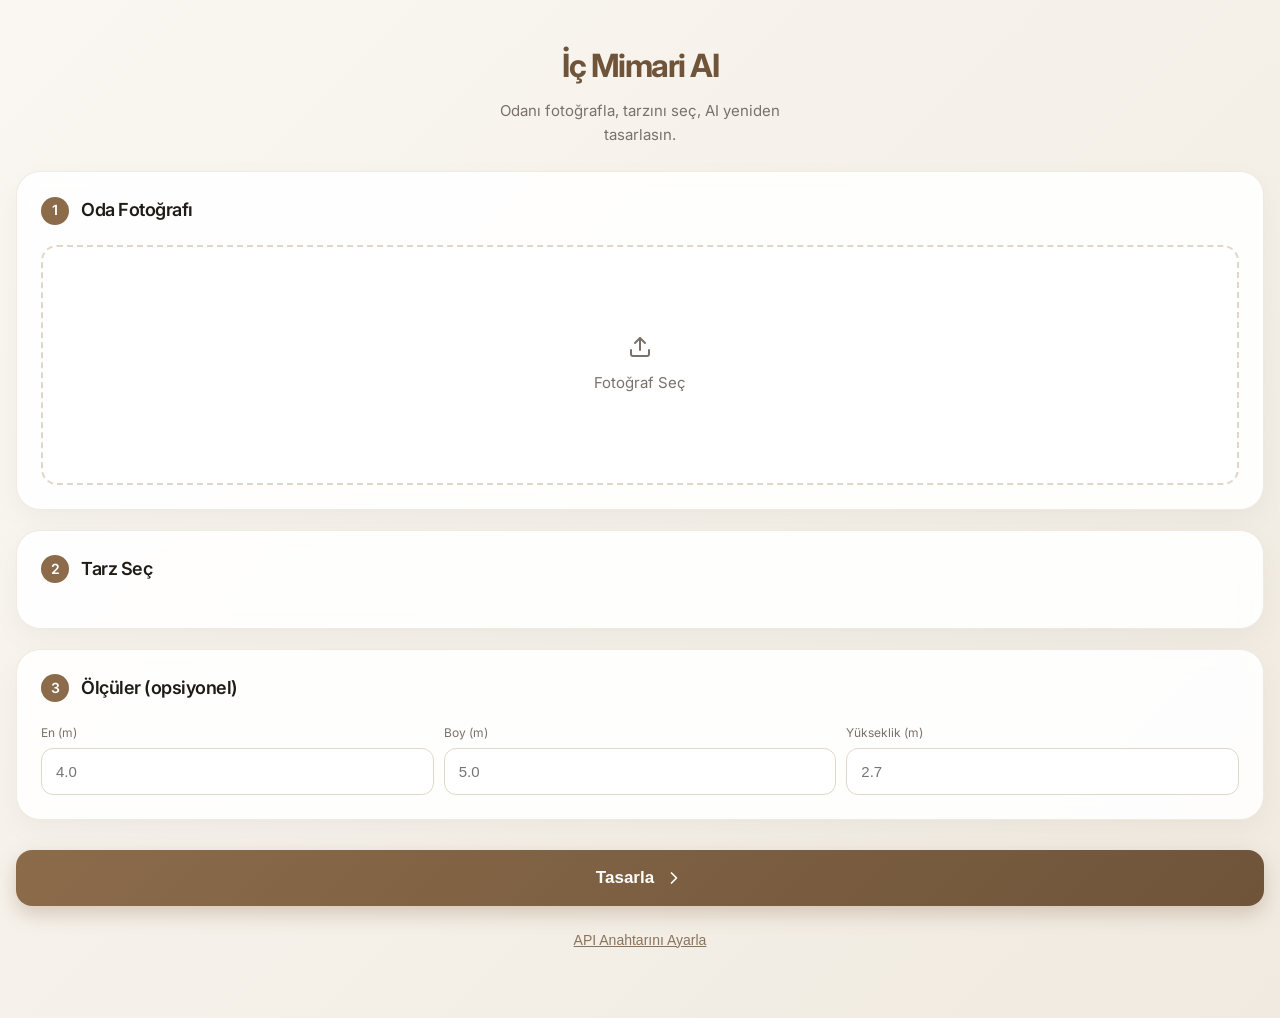
==== index.html @ 1d40fd02 "Create index.html" ====
<!DOCTYPE html>
<html lang="tr">
<head>
<meta charset="UTF-8" />
<meta name="viewport" content="width=device-width, initial-scale=1, viewport-fit=cover, user-scalable=no" />
<meta name="theme-color" content="#8B6B4A" />
<title>İç Mimari AI — Odana Hayat Ver</title>
<link rel="manifest" href="manifest.json" />
<link rel="icon" href="icons/icon.svg" type="image/svg+xml" />
<link rel="apple-touch-icon" href="icons/icon-192.png" />
<!-- Modern Yazı Tipi: Inter -->
<link href="https://fonts.googleapis.com/css2?family=Inter:wght@400;500;600;700&display=swap" rel="stylesheet">
<link rel="stylesheet" href="style.css" />
</head>
<body>
  <!-- İçerik aynı kalıyor, JavaScript ID'leri değişmedi -->
  <header class="topbar">
    <h1>İç Mimari AI</h1>
    <p class="subtitle">Odanı fotoğrafla, tarzını seç, AI yeniden tasarlasın.</p>
  </header>

  <main>
    <section class="card">
      <div class="card-header">
        <span class="step-num">1</span>
        <h2>Oda Fotoğrafı</h2>
      </div>
      <label for="fileInput" class="upload-box" id="uploadBox">
        <div id="uploadHint" class="upload-hint">
          <svg width="24" height="24" viewBox="0 0 24 24" fill="none" stroke="currentColor" stroke-width="2" stroke-linecap="round" stroke-linejoin="round"><path d="M21 15v4a2 2 0 0 1-2 2H5a2 2 0 0 1-2-2v-4"></path><polyline points="17 8 12 3 7 8"></polyline><line x1="12" y1="3" x2="12" y2="15"></line></svg>
          <span>Fotoğraf Seç</span>
        </div>
        <img id="preview" alt="önizleme" hidden />
      </label>
      <input id="fileInput" type="file" accept="image/*" capture="environment" hidden />
    </section>

    <section class="card">
       <div class="card-header">
        <span class="step-num">2</span>
        <h2>Tarz Seç</h2>
      </div>
      <div id="styleGrid" class="style-grid"></div>
    </section>

    <section class="card">
       <div class="card-header">
        <span class="step-num">3</span>
        <h2>Ölçüler (opsiyonel)</h2>
      </div>
      <div class="measure-grid">
        <label>En (m)<input id="mWidth" type="number" step="0.1" min="1" placeholder="4.0"></label>
        <label>Boy (m)<input id="mLength" type="number" step="0.1" min="1" placeholder="5.0"></label>
        <label>Yükseklik (m)<input id="mHeight" type="number" step="0.1" min="2" placeholder="2.7"></label>
      </div>
    </section>

    <section class="action-section">
      <button id="generateBtn" class="primary btn-glow">
        <span>Tasarla</span>
        <svg width="20" height="20" viewBox="0 0 24 24" fill="none" stroke="currentColor" stroke-width="2" stroke-linecap="round" stroke-linejoin="round"><polyline points="9 18 15 12 9 6"></polyline></svg>
      </button>
      <button id="apiKeyBtn" class="ghost">API Anahtarını Ayarla</button>
    </section>

    <section id="resultSection" class="card result-card" hidden>
      <div class="card-header">
        <h2 id="resultTitle">Sonuç</h2>
      </div>
      <div id="loader" class="loader" hidden></div>
      <p id="errorText" class="error" hidden></p>
      <img id="resultImage" alt="AI sonucu" hidden />
      <a id="downloadLink" class="download-btn" download="tasarim.jpg" hidden>
        <svg width="18" height="18" viewBox="0 0 24 24" fill="none" stroke="currentColor" stroke-width="2" stroke-linecap="round" stroke-linejoin="round"><path d="M21 15v4a2 2 0 0 1-2 2H5a2 2 0 0 1-2-2v-4"></path><polyline points="7 10 12 15 17 10"></polyline><line x1="12" y1="15" x2="12" y2="3"></line></svg>
        İndir
      </a>
    </section>
  </main>

  <dialog id="apiDialog">
    <form method="dialog">
      <h3>API Anahtarı</h3>
      <input id="apiInput" type="text" placeholder="r8_..." autocomplete="off" />
      <menu>
        <button value="cancel" class="ghost-small">İptal</button>
        <button value="save" class="primary-small" id="apiSaveBtn">Kaydet</button>
      </menu>
    </form>
  </dialog>

  <script src="styles-catalog.js"></script>
  <script src="replicate.js"></script>
  <script src="app.js"></script>
</body>
</html>
---- style.css ----
:root {
  /* Renk Paleti: Minimalist Lüks */
  --bg-top: #FAF7F2;
  --bg-bottom: #F0EAE0;
  --card-bg: rgba(255, 255, 255, 0.9);
  --text-main: #1F1B16;
  --text-muted: #7A7269;
  --accent: #8B6B4A;
  --accent-light: #A38565;
  --accent-dark: #6F543A;
  --border: rgba(229, 220, 207, 0.6);
  --danger: #D32F2F;
  --shadow-card: 0 10px 30px rgba(0, 0, 0, 0.04), 0 1px 4px rgba(0, 0, 0, 0.02);
  --shadow-active: 0 15px 40px rgba(139, 107, 74, 0.15);
  --ease: cubic-bezier(0.23, 1, 0.32, 1);
}

* { box-sizing: border-box; -webkit-tap-highlight-color: transparent; outline: none; }

html, body {
  margin: 0; padding: 0;
  min-height: 100vh;
  /* Akıcı Arka Plan Gradient */
  background: linear-gradient(135deg, var(--bg-top) 0%, var(--bg-bottom) 100%);
  color: var(--text-main);
  font-family: 'Inter', -apple-system, sans-serif;
  font-size: 16px;
  line-height: 1.6;
  overscroll-behavior: none; /* Mobile scroll pürüzsüzlüğü */
}

/* --- Topbar & Header --- */
.topbar {
  padding: 40px 24px 16px;
  text-align: center;
}
.topbar h1 {
  margin: 0;
  font-size: 32px;
  font-weight: 700;
  letter-spacing: -1.5px;
  color: var(--accent-dark);
}
.subtitle {
  margin: 8px 0 0;
  color: var(--text-muted);
  font-size: 15px;
  max-width: 300px;
  margin-left: auto;
  margin-right: auto;
}

/* --- Main Layout --- */
main {
  padding: 8px 16px 60px;
  display: grid;
  gap: 20px;
}

/* --- Card Styles (Glassmorphism & Soft Shadows) --- */
.card {
  background: var(--card-bg);
  border: 1px solid var(--border);
  border-radius: 24px;
  padding: 24px;
  box-shadow: var(--shadow-card);
  backdrop-filter: blur(10px); /* Cam efekti */
  transition: transform 0.3s var(--ease), box-shadow 0.3s var(--ease);
}
.card:active {
  transform: translateY(-2px);
  box-shadow: var(--shadow-active);
}

.card-header {
  display: flex;
  align-items: center;
  gap: 12px;
  margin-bottom: 20px;
}
.step-num {
  background: var(--accent);
  color: #FFF;
  width: 28px;
  height: 28px;
  border-radius: 50%;
  display: flex;
  align-items: center;
  justify-content: center;
  font-size: 14px;
  font-weight: 600;
}
.card h2 {
  margin: 0;
  font-size: 18px;
  color: var(--text-main);
  font-weight: 600;
  letter-spacing: -0.5px;
}

/* --- Step 1: Upload Box (Premium Dashed) --- */
.upload-box {
  display: flex;
  align-items: center;
  justify-content: center;
  min-height: 240px;
  background: #FFF;
  border: 2px dashed #E0D7C8;
  border-radius: 16px;
  color: var(--text-muted);
  cursor: pointer;
  transition: all 0.3s var(--ease);
  position: relative;
  overflow: hidden;
}
.upload-box:hover, .upload-box:active {
  border-color: var(--accent);
  background-color: rgba(139, 107, 74, 0.03);
}
.upload-hint {
  display: flex;
  flex-direction: column;
  align-items: center;
  gap: 12px;
  font-size: 15px;
}
.upload-box img {
  width: 100%;
  height: 100%;
  object-fit: cover;
  position: absolute;
  top: 0; left: 0;
  border-radius: 14px;
}

/* --- Step 2: Style Grid (Modern Chips) --- */
.style-grid {
  display: grid;
  grid-template-columns: repeat(auto-fill, minmax(120px, 1fr));
  gap: 10px;
}
.style-chip {
  border: 1px solid #E5DCCF;
  background: #FFF;
  color: var(--text-main);
  border-radius: 50px; /* Tam yuvarlak */
  padding: 14px 10px;
  font-size: 14px;
  font-weight: 500;
  cursor: pointer;
  transition: all 0.2s var(--ease);
  text-align: center;
}
.style-chip:active { transform: scale(0.96); }
.style-chip.selected {
  background: var(--accent);
  color: #FFF;
  border-color: var(--accent);
  box-shadow: 0 4px 12px rgba(139, 107, 74, 0.25);
  font-weight: 600;
}

/* --- Step 3: Measure Grid (Minimal Inputs) --- */
.measure-grid {
  display: grid;
  grid-template-columns: repeat(3, 1fr);
  gap: 10px;
}
.measure-grid label {
  font-size: 12px;
  color: var(--text-muted);
  display: flex;
  flex-direction: column;
  gap: 6px;
}
.measure-grid input {
  padding: 14px;
  border: 1px solid #E0D7C8;
  border-radius: 12px;
  font-size: 15px;
  font-weight: 500;
  background: #FFF;
  width: 100%;
  transition: border-color 0.2s;
}
.measure-grid input:focus {
  border-color: var(--accent);
  box-shadow: 0 0 0 3px rgba(139, 107, 74, 0.1);
}

/* --- Action Section & Buttons (Gradient Glow) --- */
.action-section {
  display: grid;
  gap: 12px;
  margin-top: 10px;
}
button.primary {
  display: flex;
  align-items: center;
  justify-content: center;
  gap: 10px;
  width: 100%;
  padding: 18px;
  font-size: 17px;
  font-weight: 700;
  border-radius: 16px;
  border: none;
  cursor: pointer;
  background: linear-gradient(135deg, var(--accent) 0%, var(--accent-dark) 100%);
  color: #FFF;
  box-shadow: 0 8px 20px rgba(139, 107, 74, 0.3);
  transition: all 0.3s var(--ease);
}
button.primary:active {
  transform: translateY(1px);
  box-shadow: 0 4px 10px rgba(139, 107, 74, 0.2);
}
button.primary:disabled {
  opacity: 0.6;
  background: var(--text-muted);
  box-shadow: none;
}
/* Parlama efekti */
.btn-glow {
  position: relative;
  overflow: hidden;
}
.btn-glow::after {
  content: '';
  position: absolute;
  top: -50%; left: -50%;
  width: 200%; height: 200%;
  background: radial-gradient(circle, rgba(255,255,255,0.3) 0%, rgba(255,255,255,0) 70%);
  transform: scale(0);
  transition: transform 0.6s var(--ease);
  opacity: 0;
}
.btn-glow:active::after {
  transform: scale(1);
  opacity: 1;
  transition: 0s;
}

button.ghost {
  background: transparent;
  color: var(--accent-dark);
  border: none;
  font-size: 14px;
  font-weight: 500;
  padding: 10px;
  margin-top: 4px;
  cursor: pointer;
  text-decoration: underline;
  opacity: 0.8;
}

/* --- Result Section --- */
.result-card {
  border: 2px solid var(--accent);
  animation: slideIn 0.5s var(--ease);
}
@keyframes slideIn { from { opacity: 0; transform: translateY(20px); } to { opacity: 1; transform: translateY(0); } }

.loader {
  width: 40px; height: 40px;
  border: 4px solid #F0EAE0;
  border-top-color: var(--accent);
  border-radius: 50%;
  margin: 30px auto;
  animation: spin 0.8s linear infinite;
}
@keyframes spin { to { transform: rotate(360deg); } }

.error { color: var(--danger); font-size: 14px; text-align: center; background: rgba(211,47,47,0.05); padding: 10px; border-radius: 8px; }

#resultImage { width: 100%; border-radius: 16px; margin-top: 10px; box-shadow: 0 4px 15px rgba(0,0,0,0.1); }

.download-btn {
  display: flex;
  align-items: center;
  justify-content: center;
  gap: 8px;
  width: 100%;
  padding: 14px;
  margin-top: 16px;
  font-weight: 600;
  font-size: 15px;
  border-radius: 12px;
  border: 2px solid var(--accent);
  color: var(--accent-dark);
  text-decoration: none;
  transition: all 0.2s;
}
.download-btn:active { background: rgba(139, 107, 74, 0.05); }

/* --- Dialog (API Key Modal) --- */
dialog {
  border: none;
  border-radius: 24px;
  padding: 24px;
  max-width: 90vw;
  width: 320px;
  background: #FFF;
  box-shadow: 0 20px 50px rgba(0,0,0,0.2);
  animation: popIn 0.3s var(--ease);
}
@keyframes popIn { from { transform: scale(0.9); opacity: 0; } to { transform: scale(1); opacity: 1; } }

dialog::backdrop { background: rgba(0,0,0,0.5); backdrop-filter: blur(4px); }
dialog h3 { margin: 0 0 16px; font-size: 18px; color: var(--accent-dark); }
dialog input {
  width: 100%;
  padding: 14px;
  font-size: 14px;
  border: 1px solid #E0D7C8;
  border-radius: 12px;
  margin-bottom: 20px;
  font-family: monospace; /* API Key için */
}
dialog menu {
  display: flex; gap: 10px; padding: 0; margin: 0; justify-content: flex-end;
}
dialog menu button { width: auto; padding: 10px 18px; border-radius: 10px; font-size: 14px; font-weight: 600; border: none; cursor: pointer; }
button.primary-small { background: var(--accent); color: #FFF; }
button.ghost-small { background: transparent; color: var(--text-muted); border: 1px solid #E0D7C8; }
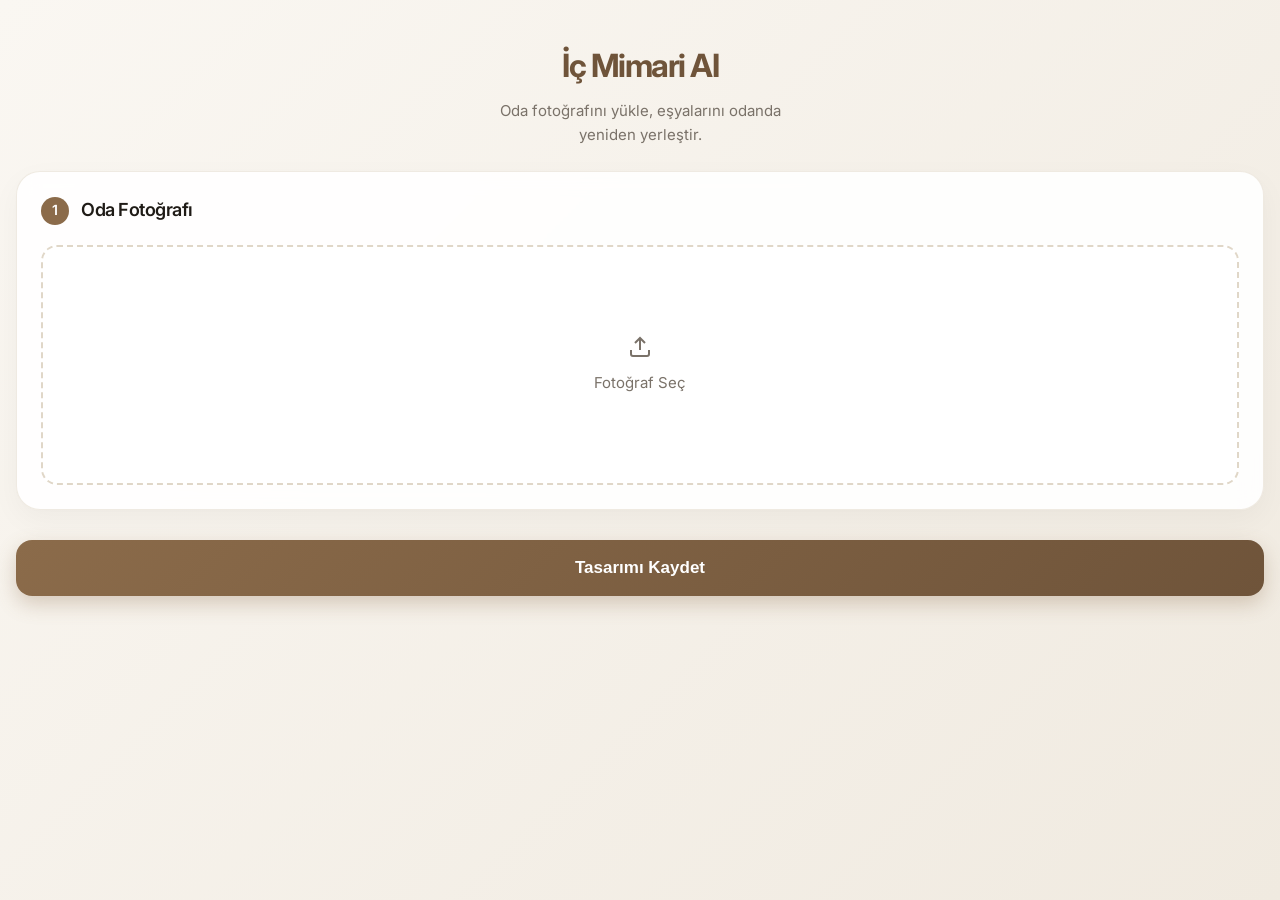
==== commit 391c94a3: "Update index.html" ====
--- a/index.html
+++ b/index.html
@@ -4,19 +4,17 @@
 <meta charset="UTF-8" />
 <meta name="viewport" content="width=device-width, initial-scale=1, viewport-fit=cover, user-scalable=no" />
 <meta name="theme-color" content="#8B6B4A" />
-<title>İç Mimari AI — Odana Hayat Ver</title>
+<title>İç Mimari AI — Yerleşim Tasarımı</title>
 <link rel="manifest" href="manifest.json" />
-<link rel="icon" href="icons/icon.svg" type="image/svg+xml" />
+<link rel="icon" href="icons/icon-192.png" type="image/png" />
 <link rel="apple-touch-icon" href="icons/icon-192.png" />
-<!-- Modern Yazı Tipi: Inter -->
 <link href="https://fonts.googleapis.com/css2?family=Inter:wght@400;500;600;700&display=swap" rel="stylesheet">
 <link rel="stylesheet" href="style.css" />
 </head>
 <body>
-  <!-- İçerik aynı kalıyor, JavaScript ID'leri değişmedi -->
   <header class="topbar">
     <h1>İç Mimari AI</h1>
-    <p class="subtitle">Odanı fotoğrafla, tarzını seç, AI yeniden tasarlasın.</p>
+    <p class="subtitle">Oda fotoğrafını yükle, eşyalarını odanda yeniden yerleştir.</p>
   </header>
 
   <main>
@@ -27,69 +25,44 @@
       </div>
       <label for="fileInput" class="upload-box" id="uploadBox">
         <div id="uploadHint" class="upload-hint">
-          <svg width="24" height="24" viewBox="0 0 24 24" fill="none" stroke="currentColor" stroke-width="2" stroke-linecap="round" stroke-linejoin="round"><path d="M21 15v4a2 2 0 0 1-2 2H5a2 2 0 0 1-2-2v-4"></path><polyline points="17 8 12 3 7 8"></polyline><line x1="12" y1="3" x2="12" y2="15"></line></svg>
+          <svg width="24" height="24" viewBox="0 0 24 24" fill="none" stroke="currentColor" stroke-width="2"><path d="M21 15v4a2 2 0 0 1-2 2H5a2 2 0 0 1-2-2v-4"></path><polyline points="17 8 12 3 7 8"></polyline><line x1="12" y1="3" x2="12" y2="15"></line></svg>
           <span>Fotoğraf Seç</span>
         </div>
-        <img id="preview" alt="önizleme" hidden />
       </label>
       <input id="fileInput" type="file" accept="image/*" capture="environment" hidden />
     </section>
 
-    <section class="card">
-       <div class="card-header">
+    <!-- İnteraktif Tasarım Tuvali -->
+    <section class="card canvas-card" id="canvasSection" hidden>
+      <div class="card-header">
         <span class="step-num">2</span>
-        <h2>Tarz Seç</h2>
+        <h2>Yerleşim & Düzenleme</h2>
       </div>
-      <div id="styleGrid" class="style-grid"></div>
-    </section>
+      <p class="hint">Eşyayı seçmek için üzerine dokun, parmağınla sürükleyerek yerini değiştir.</p>
+      
+      <div class="canvas-wrapper">
+        <canvas id="roomCanvas"></canvas>
+      </div>
 
-    <section class="card">
-       <div class="card-header">
-        <span class="step-num">3</span>
-        <h2>Ölçüler (opsiyonel)</h2>
-      </div>
-      <div class="measure-grid">
-        <label>En (m)<input id="mWidth" type="number" step="0.1" min="1" placeholder="4.0"></label>
-        <label>Boy (m)<input id="mLength" type="number" step="0.1" min="1" placeholder="5.0"></label>
-        <label>Yükseklik (m)<input id="mHeight" type="number" step="0.1" min="2" placeholder="2.7"></label>
+      <div class="controls-grid">
+        <button id="addFurnitureBtn" class="secondary-btn">➕ Eşya Ekle / Kes</button>
+        <button id="autoLayoutBtn" class="secondary-btn">✨ Akıllı Yerleştir</button>
+        <button id="clearBtn" class="ghost-btn">Temizle</button>
       </div>
     </section>
 
-    <section class="action-section">
-      <button id="generateBtn" class="primary btn-glow">
-        <span>Tasarla</span>
-        <svg width="20" height="20" viewBox="0 0 24 24" fill="none" stroke="currentColor" stroke-width="2" stroke-linecap="round" stroke-linejoin="round"><polyline points="9 18 15 12 9 6"></polyline></svg>
+    <section class="action-section" id="actionSection" hidden>
+      <button id="downloadCanvasBtn" class="primary btn-glow">
+        <span>Tasarımı Kaydet</span>
       </button>
-      <button id="apiKeyBtn" class="ghost">API Anahtarını Ayarla</button>
-    </section>
-
-    <section id="resultSection" class="card result-card" hidden>
-      <div class="card-header">
-        <h2 id="resultTitle">Sonuç</h2>
-      </div>
-      <div id="loader" class="loader" hidden></div>
-      <p id="errorText" class="error" hidden></p>
-      <img id="resultImage" alt="AI sonucu" hidden />
-      <a id="downloadLink" class="download-btn" download="tasarim.jpg" hidden>
-        <svg width="18" height="18" viewBox="0 0 24 24" fill="none" stroke="currentColor" stroke-width="2" stroke-linecap="round" stroke-linejoin="round"><path d="M21 15v4a2 2 0 0 1-2 2H5a2 2 0 0 1-2-2v-4"></path><polyline points="7 10 12 15 17 10"></polyline><line x1="12" y1="15" x2="12" y2="3"></line></svg>
-        İndir
-      </a>
     </section>
   </main>
 
-  <dialog id="apiDialog">
-    <form method="dialog">
-      <h3>API Anahtarı</h3>
-      <input id="apiInput" type="text" placeholder="r8_..." autocomplete="off" />
-      <menu>
-        <button value="cancel" class="ghost-small">İptal</button>
-        <button value="save" class="primary-small" id="apiSaveBtn">Kaydet</button>
-      </menu>
-    </form>
-  </dialog>
-
-  <script src="styles-catalog.js"></script>
-  <script src="replicate.js"></script>
   <script src="app.js"></script>
+  <script>
+    if ('serviceWorker' in navigator) {
+      navigator.serviceWorker.register('service-worker.js');
+    }
+  </script>
 </body>
 </html>
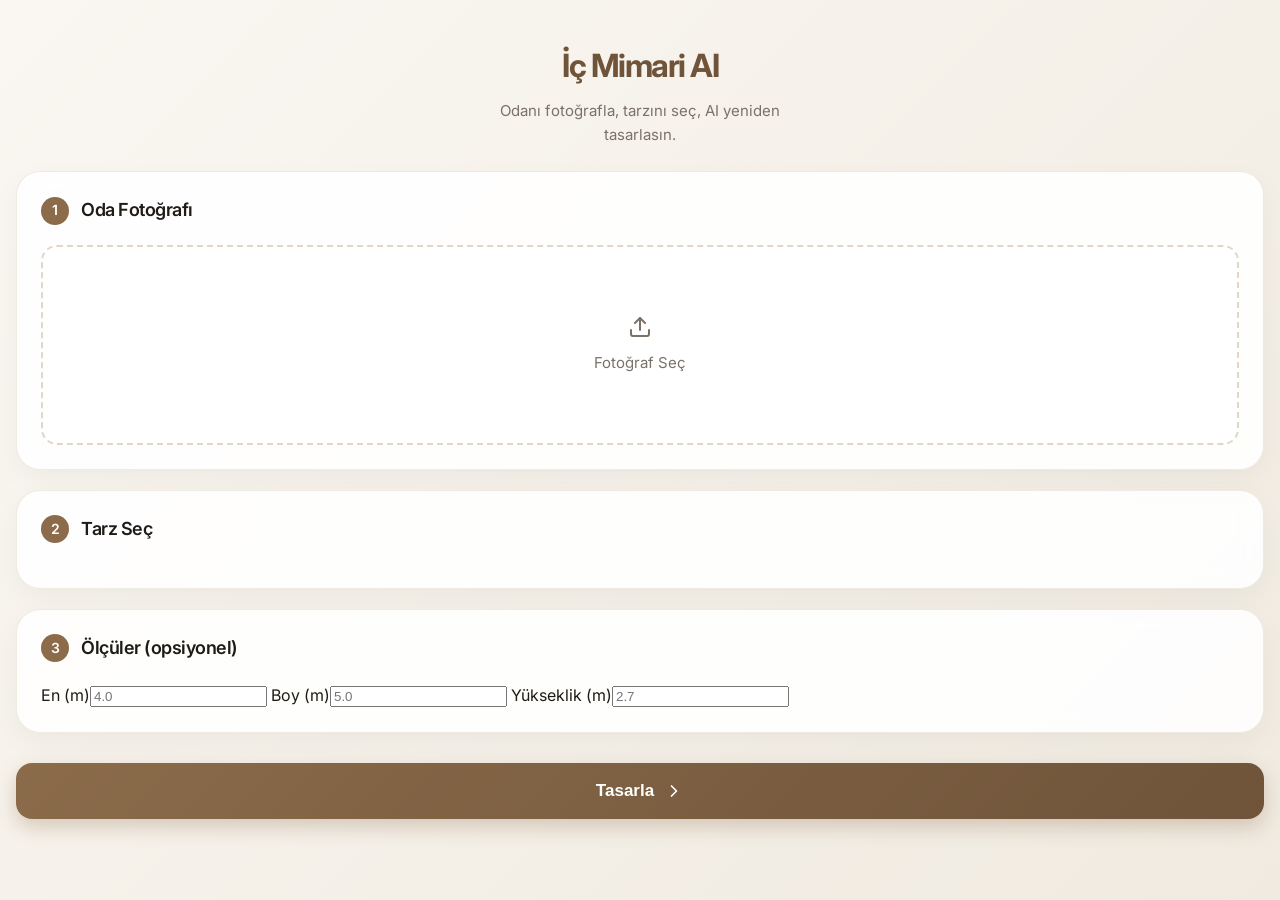
==== commit 56616819: "Update index.html" ====
--- a/index.html
+++ b/index.html
@@ -4,9 +4,9 @@
 <meta charset="UTF-8" />
 <meta name="viewport" content="width=device-width, initial-scale=1, viewport-fit=cover, user-scalable=no" />
 <meta name="theme-color" content="#8B6B4A" />
-<title>İç Mimari AI — Yerleşim Tasarımı</title>
+<title>İç Mimari AI — Odana Hayat Ver</title>
 <link rel="manifest" href="manifest.json" />
-<link rel="icon" href="icons/icon-192.png" type="image/png" />
+<link rel="icon" href="icons/icon.svg" type="image/svg+xml" />
 <link rel="apple-touch-icon" href="icons/icon-192.png" />
 <link href="https://fonts.googleapis.com/css2?family=Inter:wght@400;500;600;700&display=swap" rel="stylesheet">
 <link rel="stylesheet" href="style.css" />
@@ -14,7 +14,7 @@
 <body>
   <header class="topbar">
     <h1>İç Mimari AI</h1>
-    <p class="subtitle">Oda fotoğrafını yükle, eşyalarını odanda yeniden yerleştir.</p>
+    <p class="subtitle">Odanı fotoğrafla, tarzını seç, AI yeniden tasarlasın.</p>
   </header>
 
   <main>
@@ -25,39 +25,56 @@
       </div>
       <label for="fileInput" class="upload-box" id="uploadBox">
         <div id="uploadHint" class="upload-hint">
-          <svg width="24" height="24" viewBox="0 0 24 24" fill="none" stroke="currentColor" stroke-width="2"><path d="M21 15v4a2 2 0 0 1-2 2H5a2 2 0 0 1-2-2v-4"></path><polyline points="17 8 12 3 7 8"></polyline><line x1="12" y1="3" x2="12" y2="15"></line></svg>
+          <svg width="24" height="24" viewBox="0 0 24 24" fill="none" stroke="currentColor" stroke-width="2" stroke-linecap="round" stroke-linejoin="round"><path d="M21 15v4a2 2 0 0 1-2 2H5a2 2 0 0 1-2-2v-4"></path><polyline points="17 8 12 3 7 8"></polyline><line x1="12" y1="3" x2="12" y2="15"></line></svg>
           <span>Fotoğraf Seç</span>
         </div>
+        <img id="preview" alt="önizleme" hidden />
       </label>
       <input id="fileInput" type="file" accept="image/*" capture="environment" hidden />
     </section>
 
-    <!-- İnteraktif Tasarım Tuvali -->
-    <section class="card canvas-card" id="canvasSection" hidden>
-      <div class="card-header">
+    <section class="card">
+       <div class="card-header">
         <span class="step-num">2</span>
-        <h2>Yerleşim & Düzenleme</h2>
+        <h2>Tarz Seç</h2>
       </div>
-      <p class="hint">Eşyayı seçmek için üzerine dokun, parmağınla sürükleyerek yerini değiştir.</p>
-      
-      <div class="canvas-wrapper">
-        <canvas id="roomCanvas"></canvas>
+      <div id="styleGrid" class="style-grid"></div>
+    </section>
+
+    <section class="card">
+       <div class="card-header">
+        <span class="step-num">3</span>
+        <h2>Ölçüler (opsiyonel)</h2>
       </div>
-
-      <div class="controls-grid">
-        <button id="addFurnitureBtn" class="secondary-btn">➕ Eşya Ekle / Kes</button>
-        <button id="autoLayoutBtn" class="secondary-btn">✨ Akıllı Yerleştir</button>
-        <button id="clearBtn" class="ghost-btn">Temizle</button>
+      <div class="measure-grid">
+        <label>En (m)<input id="mWidth" type="number" step="0.1" min="1" placeholder="4.0"></label>
+        <label>Boy (m)<input id="mLength" type="number" step="0.1" min="1" placeholder="5.0"></label>
+        <label>Yükseklik (m)<input id="mHeight" type="number" step="0.1" min="2" placeholder="2.7"></label>
       </div>
     </section>
 
-    <section class="action-section" id="actionSection" hidden>
-      <button id="downloadCanvasBtn" class="primary btn-glow">
-        <span>Tasarımı Kaydet</span>
+    <section class="action-section">
+      <button id="generateBtn" class="primary btn-glow">
+        <span>Tasarla</span>
+        <svg width="20" height="20" viewBox="0 0 24 24" fill="none" stroke="currentColor" stroke-width="2" stroke-linecap="round" stroke-linejoin="round"><polyline points="9 18 15 12 9 6"></polyline></svg>
       </button>
+    </section>
+
+    <section id="resultSection" class="card result-card" hidden>
+      <div class="card-header">
+        <h2 id="resultTitle">Sonuç</h2>
+      </div>
+      <div id="loader" class="loader" hidden></div>
+      <p id="errorText" class="error" hidden></p>
+      <img id="resultImage" alt="AI sonucu" hidden />
+      <a id="downloadLink" class="download-btn" download="tasarim.jpg" hidden>
+        İndir
+      </a>
     </section>
   </main>
 
+  <script src="styles-catalog.js"></script>
+  <script src="replicate.js"></script>
   <script src="app.js"></script>
   <script>
     if ('serviceWorker' in navigator) {
--- a/style.css
+++ b/style.css
@@ -26,7 +26,7 @@
   font-family: 'Inter', -apple-system, sans-serif;
   font-size: 16px;
   line-height: 1.6;
-  overscroll-behavior: none; /* Mobile scroll pürüzsüzlüğü */
+  overscroll-behavior: none;
 }
 
 /* --- Topbar & Header --- */
@@ -64,7 +64,7 @@
   border-radius: 24px;
   padding: 24px;
   box-shadow: var(--shadow-card);
-  backdrop-filter: blur(10px); /* Cam efekti */
+  backdrop-filter: blur(10px);
   transition: transform 0.3s var(--ease), box-shadow 0.3s var(--ease);
 }
 .card:active {
@@ -98,12 +98,12 @@
   letter-spacing: -0.5px;
 }
 
-/* --- Step 1: Upload Box (Premium Dashed) --- */
+/* --- Step 1: Upload Box --- */
 .upload-box {
   display: flex;
   align-items: center;
   justify-content: center;
-  min-height: 240px;
+  min-height: 200px;
   background: #FFF;
   border: 2px dashed #E0D7C8;
   border-radius: 16px;
@@ -124,71 +124,60 @@
   gap: 12px;
   font-size: 15px;
 }
-.upload-box img {
+
+/* --- Canvas Section Stilleri (Yeni Eklendi) --- */
+.canvas-card { padding: 24px; }
+.hint { color: var(--text-muted); font-size: 13px; margin: 0 0 16px; }
+
+.canvas-wrapper {
   width: 100%;
-  height: 100%;
-  object-fit: cover;
-  position: absolute;
-  top: 0; left: 0;
-  border-radius: 14px;
-}
-
-/* --- Step 2: Style Grid (Modern Chips) --- */
-.style-grid {
+  overflow: hidden;
+  border-radius: 16px;
+  border: 1px solid var(--border);
+  background: #111;
+  display: flex;
+  justify-content: center;
+  align-items: center;
+  margin: 12px 0;
+  box-shadow: inset 0 2px 8px rgba(0,0,0,0.2);
+}
+#roomCanvas {
+  display: block;
+  touch-action: none;
+  max-width: 100%;
+}
+
+.controls-grid {
   display: grid;
-  grid-template-columns: repeat(auto-fill, minmax(120px, 1fr));
+  grid-template-columns: 1fr 1fr;
   gap: 10px;
-}
-.style-chip {
-  border: 1px solid #E5DCCF;
+  margin-top: 14px;
+}
+.secondary-btn {
+  padding: 14px;
+  font-size: 14px;
+  font-weight: 600;
+  border-radius: 12px;
+  border: 1px solid var(--accent);
   background: #FFF;
-  color: var(--text-main);
-  border-radius: 50px; /* Tam yuvarlak */
-  padding: 14px 10px;
+  color: var(--accent-dark);
+  cursor: pointer;
+  transition: all 0.2s;
+}
+.secondary-btn:active { background: rgba(139, 107, 74, 0.08); }
+
+.ghost-btn {
+  grid-column: span 2;
+  padding: 12px;
+  border: none;
+  background: transparent;
+  color: var(--danger);
   font-size: 14px;
-  font-weight: 500;
-  cursor: pointer;
-  transition: all 0.2s var(--ease);
-  text-align: center;
-}
-.style-chip:active { transform: scale(0.96); }
-.style-chip.selected {
-  background: var(--accent);
-  color: #FFF;
-  border-color: var(--accent);
-  box-shadow: 0 4px 12px rgba(139, 107, 74, 0.25);
-  font-weight: 600;
-}
-
-/* --- Step 3: Measure Grid (Minimal Inputs) --- */
-.measure-grid {
-  display: grid;
-  grid-template-columns: repeat(3, 1fr);
-  gap: 10px;
-}
-.measure-grid label {
-  font-size: 12px;
-  color: var(--text-muted);
-  display: flex;
-  flex-direction: column;
-  gap: 6px;
-}
-.measure-grid input {
-  padding: 14px;
-  border: 1px solid #E0D7C8;
-  border-radius: 12px;
-  font-size: 15px;
-  font-weight: 500;
-  background: #FFF;
-  width: 100%;
-  transition: border-color 0.2s;
-}
-.measure-grid input:focus {
-  border-color: var(--accent);
-  box-shadow: 0 0 0 3px rgba(139, 107, 74, 0.1);
-}
-
-/* --- Action Section & Buttons (Gradient Glow) --- */
+  font-weight: 600;
+  cursor: pointer;
+}
+
+/* --- Action Section & Buttons --- */
 .action-section {
   display: grid;
   gap: 12px;
@@ -215,111 +204,7 @@
   transform: translateY(1px);
   box-shadow: 0 4px 10px rgba(139, 107, 74, 0.2);
 }
-button.primary:disabled {
-  opacity: 0.6;
-  background: var(--text-muted);
-  box-shadow: none;
-}
-/* Parlama efekti */
 .btn-glow {
   position: relative;
   overflow: hidden;
 }
-.btn-glow::after {
-  content: '';
-  position: absolute;
-  top: -50%; left: -50%;
-  width: 200%; height: 200%;
-  background: radial-gradient(circle, rgba(255,255,255,0.3) 0%, rgba(255,255,255,0) 70%);
-  transform: scale(0);
-  transition: transform 0.6s var(--ease);
-  opacity: 0;
-}
-.btn-glow:active::after {
-  transform: scale(1);
-  opacity: 1;
-  transition: 0s;
-}
-
-button.ghost {
-  background: transparent;
-  color: var(--accent-dark);
-  border: none;
-  font-size: 14px;
-  font-weight: 500;
-  padding: 10px;
-  margin-top: 4px;
-  cursor: pointer;
-  text-decoration: underline;
-  opacity: 0.8;
-}
-
-/* --- Result Section --- */
-.result-card {
-  border: 2px solid var(--accent);
-  animation: slideIn 0.5s var(--ease);
-}
-@keyframes slideIn { from { opacity: 0; transform: translateY(20px); } to { opacity: 1; transform: translateY(0); } }
-
-.loader {
-  width: 40px; height: 40px;
-  border: 4px solid #F0EAE0;
-  border-top-color: var(--accent);
-  border-radius: 50%;
-  margin: 30px auto;
-  animation: spin 0.8s linear infinite;
-}
-@keyframes spin { to { transform: rotate(360deg); } }
-
-.error { color: var(--danger); font-size: 14px; text-align: center; background: rgba(211,47,47,0.05); padding: 10px; border-radius: 8px; }
-
-#resultImage { width: 100%; border-radius: 16px; margin-top: 10px; box-shadow: 0 4px 15px rgba(0,0,0,0.1); }
-
-.download-btn {
-  display: flex;
-  align-items: center;
-  justify-content: center;
-  gap: 8px;
-  width: 100%;
-  padding: 14px;
-  margin-top: 16px;
-  font-weight: 600;
-  font-size: 15px;
-  border-radius: 12px;
-  border: 2px solid var(--accent);
-  color: var(--accent-dark);
-  text-decoration: none;
-  transition: all 0.2s;
-}
-.download-btn:active { background: rgba(139, 107, 74, 0.05); }
-
-/* --- Dialog (API Key Modal) --- */
-dialog {
-  border: none;
-  border-radius: 24px;
-  padding: 24px;
-  max-width: 90vw;
-  width: 320px;
-  background: #FFF;
-  box-shadow: 0 20px 50px rgba(0,0,0,0.2);
-  animation: popIn 0.3s var(--ease);
-}
-@keyframes popIn { from { transform: scale(0.9); opacity: 0; } to { transform: scale(1); opacity: 1; } }
-
-dialog::backdrop { background: rgba(0,0,0,0.5); backdrop-filter: blur(4px); }
-dialog h3 { margin: 0 0 16px; font-size: 18px; color: var(--accent-dark); }
-dialog input {
-  width: 100%;
-  padding: 14px;
-  font-size: 14px;
-  border: 1px solid #E0D7C8;
-  border-radius: 12px;
-  margin-bottom: 20px;
-  font-family: monospace; /* API Key için */
-}
-dialog menu {
-  display: flex; gap: 10px; padding: 0; margin: 0; justify-content: flex-end;
-}
-dialog menu button { width: auto; padding: 10px 18px; border-radius: 10px; font-size: 14px; font-weight: 600; border: none; cursor: pointer; }
-button.primary-small { background: var(--accent); color: #FFF; }
-button.ghost-small { background: transparent; color: var(--text-muted); border: 1px solid #E0D7C8; }
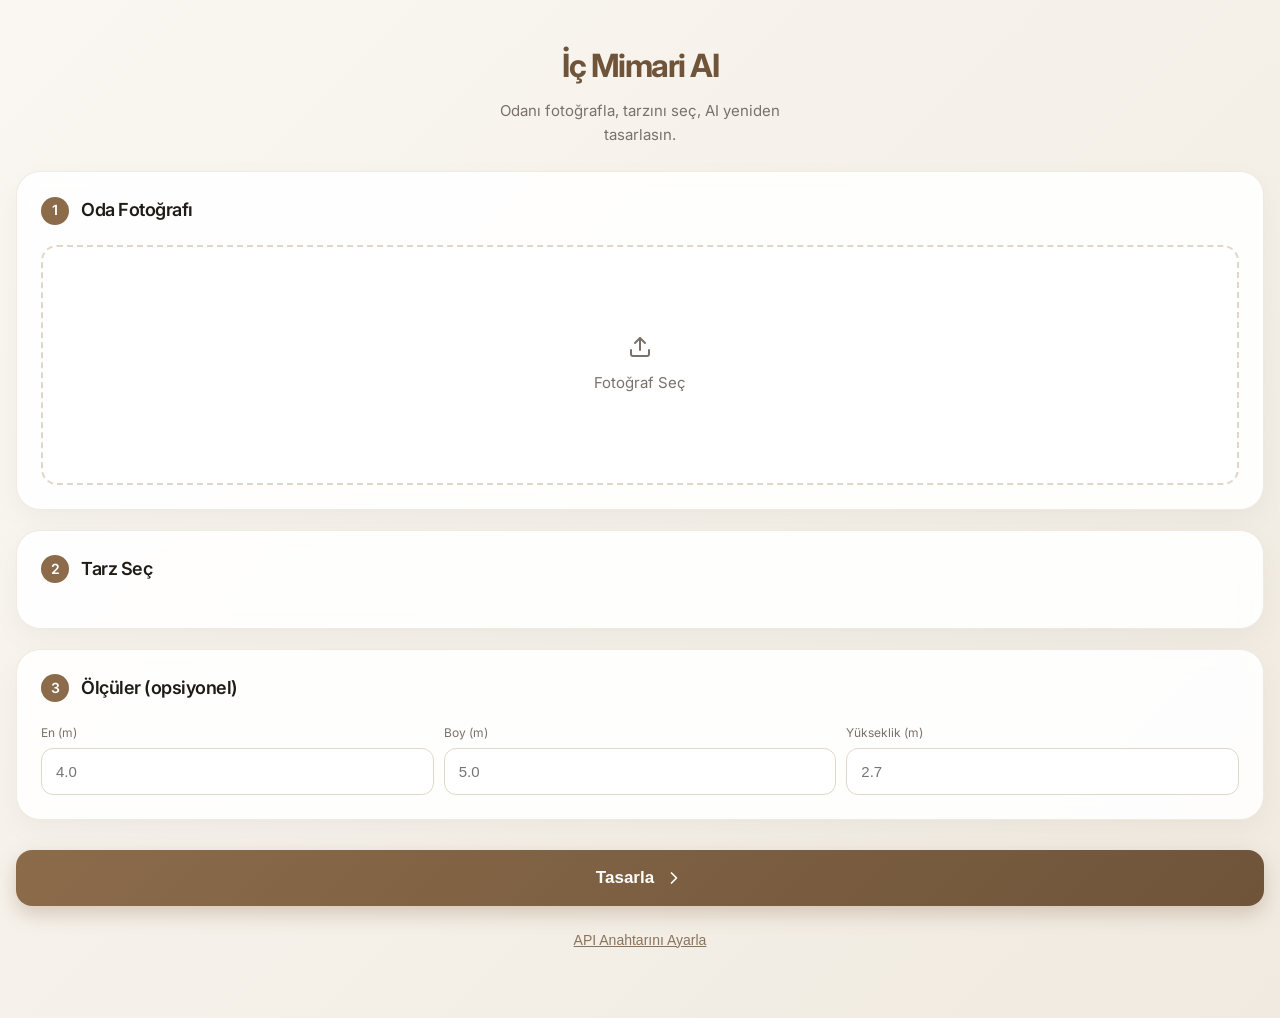
==== commit 68b45637: "Update index.html" ====
--- a/index.html
+++ b/index.html
@@ -8,10 +8,12 @@
 <link rel="manifest" href="manifest.json" />
 <link rel="icon" href="icons/icon.svg" type="image/svg+xml" />
 <link rel="apple-touch-icon" href="icons/icon-192.png" />
+<!-- Modern Yazı Tipi: Inter -->
 <link href="https://fonts.googleapis.com/css2?family=Inter:wght@400;500;600;700&display=swap" rel="stylesheet">
 <link rel="stylesheet" href="style.css" />
 </head>
 <body>
+  <!-- İçerik aynı kalıyor, JavaScript ID'leri değişmedi -->
   <header class="topbar">
     <h1>İç Mimari AI</h1>
     <p class="subtitle">Odanı fotoğrafla, tarzını seç, AI yeniden tasarlasın.</p>
@@ -58,6 +60,7 @@
         <span>Tasarla</span>
         <svg width="20" height="20" viewBox="0 0 24 24" fill="none" stroke="currentColor" stroke-width="2" stroke-linecap="round" stroke-linejoin="round"><polyline points="9 18 15 12 9 6"></polyline></svg>
       </button>
+      <button id="apiKeyBtn" class="ghost">API Anahtarını Ayarla</button>
     </section>
 
     <section id="resultSection" class="card result-card" hidden>
@@ -68,18 +71,25 @@
       <p id="errorText" class="error" hidden></p>
       <img id="resultImage" alt="AI sonucu" hidden />
       <a id="downloadLink" class="download-btn" download="tasarim.jpg" hidden>
+        <svg width="18" height="18" viewBox="0 0 24 24" fill="none" stroke="currentColor" stroke-width="2" stroke-linecap="round" stroke-linejoin="round"><path d="M21 15v4a2 2 0 0 1-2 2H5a2 2 0 0 1-2-2v-4"></path><polyline points="7 10 12 15 17 10"></polyline><line x1="12" y1="15" x2="12" y2="3"></line></svg>
         İndir
       </a>
     </section>
   </main>
 
+  <dialog id="apiDialog">
+    <form method="dialog">
+      <h3>API Anahtarı</h3>
+      <input id="apiInput" type="text" placeholder="r8_..." autocomplete="off" />
+      <menu>
+        <button value="cancel" class="ghost-small">İptal</button>
+        <button value="save" class="primary-small" id="apiSaveBtn">Kaydet</button>
+      </menu>
+    </form>
+  </dialog>
+
   <script src="styles-catalog.js"></script>
   <script src="replicate.js"></script>
   <script src="app.js"></script>
-  <script>
-    if ('serviceWorker' in navigator) {
-      navigator.serviceWorker.register('service-worker.js');
-    }
-  </script>
 </body>
 </html>
--- a/style.css
+++ b/style.css
@@ -26,7 +26,7 @@
   font-family: 'Inter', -apple-system, sans-serif;
   font-size: 16px;
   line-height: 1.6;
-  overscroll-behavior: none;
+  overscroll-behavior: none; /* Mobile scroll pürüzsüzlüğü */
 }
 
 /* --- Topbar & Header --- */
@@ -64,7 +64,7 @@
   border-radius: 24px;
   padding: 24px;
   box-shadow: var(--shadow-card);
-  backdrop-filter: blur(10px);
+  backdrop-filter: blur(10px); /* Cam efekti */
   transition: transform 0.3s var(--ease), box-shadow 0.3s var(--ease);
 }
 .card:active {
@@ -98,12 +98,12 @@
   letter-spacing: -0.5px;
 }
 
-/* --- Step 1: Upload Box --- */
+/* --- Step 1: Upload Box (Premium Dashed) --- */
 .upload-box {
   display: flex;
   align-items: center;
   justify-content: center;
-  min-height: 200px;
+  min-height: 240px;
   background: #FFF;
   border: 2px dashed #E0D7C8;
   border-radius: 16px;
@@ -124,60 +124,71 @@
   gap: 12px;
   font-size: 15px;
 }
-
-/* --- Canvas Section Stilleri (Yeni Eklendi) --- */
-.canvas-card { padding: 24px; }
-.hint { color: var(--text-muted); font-size: 13px; margin: 0 0 16px; }
-
-.canvas-wrapper {
-  width: 100%;
-  overflow: hidden;
-  border-radius: 16px;
-  border: 1px solid var(--border);
-  background: #111;
-  display: flex;
-  justify-content: center;
-  align-items: center;
-  margin: 12px 0;
-  box-shadow: inset 0 2px 8px rgba(0,0,0,0.2);
-}
-#roomCanvas {
-  display: block;
-  touch-action: none;
-  max-width: 100%;
-}
-
-.controls-grid {
+.upload-box img {
+  width: 100%;
+  height: 100%;
+  object-fit: cover;
+  position: absolute;
+  top: 0; left: 0;
+  border-radius: 14px;
+}
+
+/* --- Step 2: Style Grid (Modern Chips) --- */
+.style-grid {
   display: grid;
-  grid-template-columns: 1fr 1fr;
+  grid-template-columns: repeat(auto-fill, minmax(120px, 1fr));
   gap: 10px;
-  margin-top: 14px;
-}
-.secondary-btn {
+}
+.style-chip {
+  border: 1px solid #E5DCCF;
+  background: #FFF;
+  color: var(--text-main);
+  border-radius: 50px; /* Tam yuvarlak */
+  padding: 14px 10px;
+  font-size: 14px;
+  font-weight: 500;
+  cursor: pointer;
+  transition: all 0.2s var(--ease);
+  text-align: center;
+}
+.style-chip:active { transform: scale(0.96); }
+.style-chip.selected {
+  background: var(--accent);
+  color: #FFF;
+  border-color: var(--accent);
+  box-shadow: 0 4px 12px rgba(139, 107, 74, 0.25);
+  font-weight: 600;
+}
+
+/* --- Step 3: Measure Grid (Minimal Inputs) --- */
+.measure-grid {
+  display: grid;
+  grid-template-columns: repeat(3, 1fr);
+  gap: 10px;
+}
+.measure-grid label {
+  font-size: 12px;
+  color: var(--text-muted);
+  display: flex;
+  flex-direction: column;
+  gap: 6px;
+}
+.measure-grid input {
   padding: 14px;
-  font-size: 14px;
-  font-weight: 600;
+  border: 1px solid #E0D7C8;
   border-radius: 12px;
-  border: 1px solid var(--accent);
+  font-size: 15px;
+  font-weight: 500;
   background: #FFF;
-  color: var(--accent-dark);
-  cursor: pointer;
-  transition: all 0.2s;
-}
-.secondary-btn:active { background: rgba(139, 107, 74, 0.08); }
-
-.ghost-btn {
-  grid-column: span 2;
-  padding: 12px;
-  border: none;
-  background: transparent;
-  color: var(--danger);
-  font-size: 14px;
-  font-weight: 600;
-  cursor: pointer;
-}
-
-/* --- Action Section & Buttons --- */
+  width: 100%;
+  transition: border-color 0.2s;
+}
+.measure-grid input:focus {
+  border-color: var(--accent);
+  box-shadow: 0 0 0 3px rgba(139, 107, 74, 0.1);
+}
+
+/* --- Action Section & Buttons (Gradient Glow) --- */
 .action-section {
   display: grid;
   gap: 12px;
@@ -204,7 +215,111 @@
   transform: translateY(1px);
   box-shadow: 0 4px 10px rgba(139, 107, 74, 0.2);
 }
+button.primary:disabled {
+  opacity: 0.6;
+  background: var(--text-muted);
+  box-shadow: none;
+}
+/* Parlama efekti */
 .btn-glow {
   position: relative;
   overflow: hidden;
 }
+.btn-glow::after {
+  content: '';
+  position: absolute;
+  top: -50%; left: -50%;
+  width: 200%; height: 200%;
+  background: radial-gradient(circle, rgba(255,255,255,0.3) 0%, rgba(255,255,255,0) 70%);
+  transform: scale(0);
+  transition: transform 0.6s var(--ease);
+  opacity: 0;
+}
+.btn-glow:active::after {
+  transform: scale(1);
+  opacity: 1;
+  transition: 0s;
+}
+
+button.ghost {
+  background: transparent;
+  color: var(--accent-dark);
+  border: none;
+  font-size: 14px;
+  font-weight: 500;
+  padding: 10px;
+  margin-top: 4px;
+  cursor: pointer;
+  text-decoration: underline;
+  opacity: 0.8;
+}
+
+/* --- Result Section --- */
+.result-card {
+  border: 2px solid var(--accent);
+  animation: slideIn 0.5s var(--ease);
+}
+@keyframes slideIn { from { opacity: 0; transform: translateY(20px); } to { opacity: 1; transform: translateY(0); } }
+
+.loader {
+  width: 40px; height: 40px;
+  border: 4px solid #F0EAE0;
+  border-top-color: var(--accent);
+  border-radius: 50%;
+  margin: 30px auto;
+  animation: spin 0.8s linear infinite;
+}
+@keyframes spin { to { transform: rotate(360deg); } }
+
+.error { color: var(--danger); font-size: 14px; text-align: center; background: rgba(211,47,47,0.05); padding: 10px; border-radius: 8px; }
+
+#resultImage { width: 100%; border-radius: 16px; margin-top: 10px; box-shadow: 0 4px 15px rgba(0,0,0,0.1); }
+
+.download-btn {
+  display: flex;
+  align-items: center;
+  justify-content: center;
+  gap: 8px;
+  width: 100%;
+  padding: 14px;
+  margin-top: 16px;
+  font-weight: 600;
+  font-size: 15px;
+  border-radius: 12px;
+  border: 2px solid var(--accent);
+  color: var(--accent-dark);
+  text-decoration: none;
+  transition: all 0.2s;
+}
+.download-btn:active { background: rgba(139, 107, 74, 0.05); }
+
+/* --- Dialog (API Key Modal) --- */
+dialog {
+  border: none;
+  border-radius: 24px;
+  padding: 24px;
+  max-width: 90vw;
+  width: 320px;
+  background: #FFF;
+  box-shadow: 0 20px 50px rgba(0,0,0,0.2);
+  animation: popIn 0.3s var(--ease);
+}
+@keyframes popIn { from { transform: scale(0.9); opacity: 0; } to { transform: scale(1); opacity: 1; } }
+
+dialog::backdrop { background: rgba(0,0,0,0.5); backdrop-filter: blur(4px); }
+dialog h3 { margin: 0 0 16px; font-size: 18px; color: var(--accent-dark); }
+dialog input {
+  width: 100%;
+  padding: 14px;
+  font-size: 14px;
+  border: 1px solid #E0D7C8;
+  border-radius: 12px;
+  margin-bottom: 20px;
+  font-family: monospace; /* API Key için */
+}
+dialog menu {
+  display: flex; gap: 10px; padding: 0; margin: 0; justify-content: flex-end;
+}
+dialog menu button { width: auto; padding: 10px 18px; border-radius: 10px; font-size: 14px; font-weight: 600; border: none; cursor: pointer; }
+button.primary-small { background: var(--accent); color: #FFF; }
+button.ghost-small { background: transparent; color: var(--text-muted); border: 1px solid #E0D7C8; }
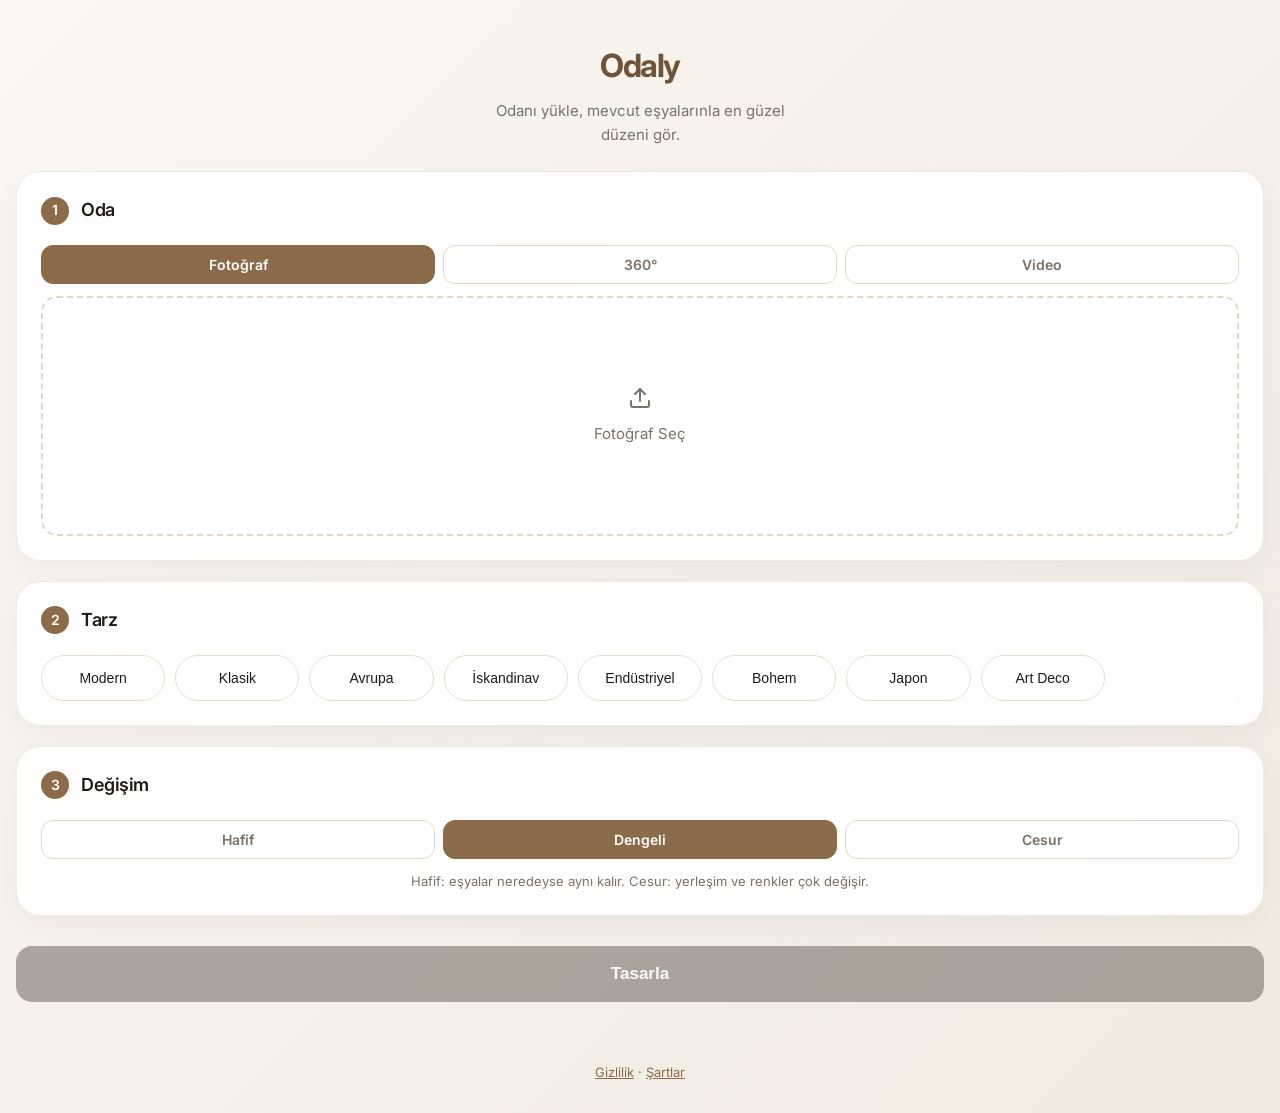
==== commit 32e53b6b: "Add files via upload" ====
--- a/index.html
+++ b/index.html
@@ -2,92 +2,83 @@
 <html lang="tr">
 <head>
 <meta charset="UTF-8" />
-<meta name="viewport" content="width=device-width, initial-scale=1, viewport-fit=cover, user-scalable=no" />
+<meta name="viewport" content="width=device-width, initial-scale=1, viewport-fit=cover" />
 <meta name="theme-color" content="#8B6B4A" />
-<title>İç Mimari AI — Odana Hayat Ver</title>
+<title>Odaly — Odana Yeni Hayat</title>
 <link rel="manifest" href="manifest.json" />
-<link rel="icon" href="icons/icon.svg" type="image/svg+xml" />
-<link rel="apple-touch-icon" href="icons/icon-192.png" />
-<!-- Modern Yazı Tipi: Inter -->
+<link rel="icon" href="icon-192.png" type="image/png" />
+<link rel="apple-touch-icon" href="icon-192.png" />
 <link href="https://fonts.googleapis.com/css2?family=Inter:wght@400;500;600;700&display=swap" rel="stylesheet">
 <link rel="stylesheet" href="style.css" />
 </head>
 <body>
-  <!-- İçerik aynı kalıyor, JavaScript ID'leri değişmedi -->
   <header class="topbar">
-    <h1>İç Mimari AI</h1>
-    <p class="subtitle">Odanı fotoğrafla, tarzını seç, AI yeniden tasarlasın.</p>
+    <h1>Odaly</h1>
+    <p class="subtitle">Odanı yükle, mevcut eşyalarınla en güzel düzeni gör.</p>
   </header>
 
   <main>
     <section class="card">
-      <div class="card-header">
-        <span class="step-num">1</span>
-        <h2>Oda Fotoğrafı</h2>
+      <div class="card-header"><span class="step-num">1</span><h2>Oda</h2></div>
+      <div class="tabs" id="sourceTabs">
+        <button class="tab active" data-mode="photo">Fotoğraf</button>
+        <button class="tab" data-mode="pano">360°</button>
+        <button class="tab" data-mode="video">Video</button>
       </div>
       <label for="fileInput" class="upload-box" id="uploadBox">
         <div id="uploadHint" class="upload-hint">
           <svg width="24" height="24" viewBox="0 0 24 24" fill="none" stroke="currentColor" stroke-width="2" stroke-linecap="round" stroke-linejoin="round"><path d="M21 15v4a2 2 0 0 1-2 2H5a2 2 0 0 1-2-2v-4"></path><polyline points="17 8 12 3 7 8"></polyline><line x1="12" y1="3" x2="12" y2="15"></line></svg>
-          <span>Fotoğraf Seç</span>
+          <span id="uploadText">Fotoğraf Seç</span>
         </div>
-        <img id="preview" alt="önizleme" hidden />
+        <canvas id="previewCanvas" hidden></canvas>
       </label>
-      <input id="fileInput" type="file" accept="image/*" capture="environment" hidden />
+      <input id="fileInput" type="file" accept="image/*" hidden />
+      <div id="sliderBox" class="slider-box" hidden>
+        <label id="sliderLabel" for="viewSlider">Görünüm</label>
+        <input id="viewSlider" type="range" min="0" max="100" value="0" />
+      </div>
     </section>
 
     <section class="card">
-       <div class="card-header">
-        <span class="step-num">2</span>
-        <h2>Tarz Seç</h2>
-      </div>
+      <div class="card-header"><span class="step-num">2</span><h2>Tarz</h2></div>
       <div id="styleGrid" class="style-grid"></div>
     </section>
 
     <section class="card">
-       <div class="card-header">
-        <span class="step-num">3</span>
-        <h2>Ölçüler (opsiyonel)</h2>
+      <div class="card-header"><span class="step-num">3</span><h2>Değişim</h2></div>
+      <div class="tabs" id="strengthTabs">
+        <button class="tab" data-s="0.45">Hafif</button>
+        <button class="tab active" data-s="0.65">Dengeli</button>
+        <button class="tab" data-s="0.85">Cesur</button>
       </div>
-      <div class="measure-grid">
-        <label>En (m)<input id="mWidth" type="number" step="0.1" min="1" placeholder="4.0"></label>
-        <label>Boy (m)<input id="mLength" type="number" step="0.1" min="1" placeholder="5.0"></label>
-        <label>Yükseklik (m)<input id="mHeight" type="number" step="0.1" min="2" placeholder="2.7"></label>
-      </div>
+      <p class="hint">Hafif: eşyalar neredeyse aynı kalır. Cesur: yerleşim ve renkler çok değişir.</p>
     </section>
 
     <section class="action-section">
-      <button id="generateBtn" class="primary btn-glow">
+      <button id="generateBtn" class="primary btn-glow" disabled>
         <span>Tasarla</span>
-        <svg width="20" height="20" viewBox="0 0 24 24" fill="none" stroke="currentColor" stroke-width="2" stroke-linecap="round" stroke-linejoin="round"><polyline points="9 18 15 12 9 6"></polyline></svg>
       </button>
-      <button id="apiKeyBtn" class="ghost">API Anahtarını Ayarla</button>
+      <p id="quotaText" class="hint" hidden></p>
+      <button id="installBtn" class="ghost" hidden>Uygulamayı Yükle</button>
     </section>
 
     <section id="resultSection" class="card result-card" hidden>
-      <div class="card-header">
-        <h2 id="resultTitle">Sonuç</h2>
+      <div class="card-header"><h2>Sonuç</h2></div>
+      <div id="loader" class="loader" hidden></div>
+      <p id="statusText" class="hint" hidden></p>
+      <p id="errorText" class="error" hidden></p>
+      <div id="compare" class="compare" hidden>
+        <img id="resultImage" alt="Yeni tasarım" />
+        <img id="beforeImage" alt="Önce" />
+        <input id="compareSlider" type="range" min="0" max="100" value="50" aria-label="Önce / sonra" />
       </div>
-      <div id="loader" class="loader" hidden></div>
-      <p id="errorText" class="error" hidden></p>
-      <img id="resultImage" alt="AI sonucu" hidden />
-      <a id="downloadLink" class="download-btn" download="tasarim.jpg" hidden>
-        <svg width="18" height="18" viewBox="0 0 24 24" fill="none" stroke="currentColor" stroke-width="2" stroke-linecap="round" stroke-linejoin="round"><path d="M21 15v4a2 2 0 0 1-2 2H5a2 2 0 0 1-2-2v-4"></path><polyline points="7 10 12 15 17 10"></polyline><line x1="12" y1="15" x2="12" y2="3"></line></svg>
-        İndir
-      </a>
+      <a id="downloadLink" class="download-btn" download="odaly-tasarim.jpg" hidden>İndir</a>
     </section>
   </main>
 
-  <dialog id="apiDialog">
-    <form method="dialog">
-      <h3>API Anahtarı</h3>
-      <input id="apiInput" type="text" placeholder="r8_..." autocomplete="off" />
-      <menu>
-        <button value="cancel" class="ghost-small">İptal</button>
-        <button value="save" class="primary-small" id="apiSaveBtn">Kaydet</button>
-      </menu>
-    </form>
-  </dialog>
+  <footer class="foot"><a href="gizlilik.html">Gizlilik</a> · <a href="sartlar.html">Şartlar</a></footer>
 
+  <script src="config.js"></script>
   <script src="styles-catalog.js"></script>
   <script src="replicate.js"></script>
   <script src="app.js"></script>
--- a/style.css
+++ b/style.css
@@ -323,3 +323,25 @@
 dialog menu button { width: auto; padding: 10px 18px; border-radius: 10px; font-size: 14px; font-weight: 600; border: none; cursor: pointer; }
 button.primary-small { background: var(--accent); color: #FFF; }
 button.ghost-small { background: transparent; color: var(--text-muted); border: 1px solid #E0D7C8; }
+
+/* --- Odaly eklemeleri --- */
+.style-chip.active { background: var(--accent); color: #fff; border-color: var(--accent); }
+.tabs { display: flex; gap: 8px; margin-bottom: 12px; }
+.tab {
+  flex: 1; padding: 10px 6px; border-radius: 12px; border: 1px solid #E0D7C8;
+  background: #fff; color: var(--text-muted); font: 600 14px 'Inter', sans-serif; cursor: pointer;
+}
+.tab.active { background: var(--accent); color: #fff; border-color: var(--accent); }
+.hint { margin: 8px 0 0; color: var(--text-muted); font-size: 13px; text-align: center; }
+.slider-box { margin-top: 12px; display: grid; gap: 6px; font-size: 13px; color: var(--text-muted); }
+.slider-box input[type=range], .compare input[type=range] { width: 100%; accent-color: var(--accent); }
+#previewCanvas { width: 100%; height: auto; display: block; border-radius: 12px; }
+.compare { position: relative; margin-top: 10px; border-radius: 16px; overflow: hidden; box-shadow: 0 4px 15px rgba(0,0,0,0.1); }
+.compare img { display: block; width: 100%; height: auto; margin: 0; border-radius: 0; box-shadow: none; }
+.compare #resultImage { position: absolute; inset: 0; margin: 0; height: 100%; object-fit: cover; }
+.compare #beforeImage { object-fit: cover; }
+.compare input[type=range] { position: absolute; left: 0; right: 0; bottom: 8px; width: calc(100% - 24px); margin: 0 12px; }
+.loader[hidden], [hidden] { display: none !important; }
+.foot { text-align: center; padding: 0 0 30px; font-size: 13px; color: var(--text-muted); }
+.foot a { color: var(--accent); }
+.action-section .hint { margin-top: 10px; }
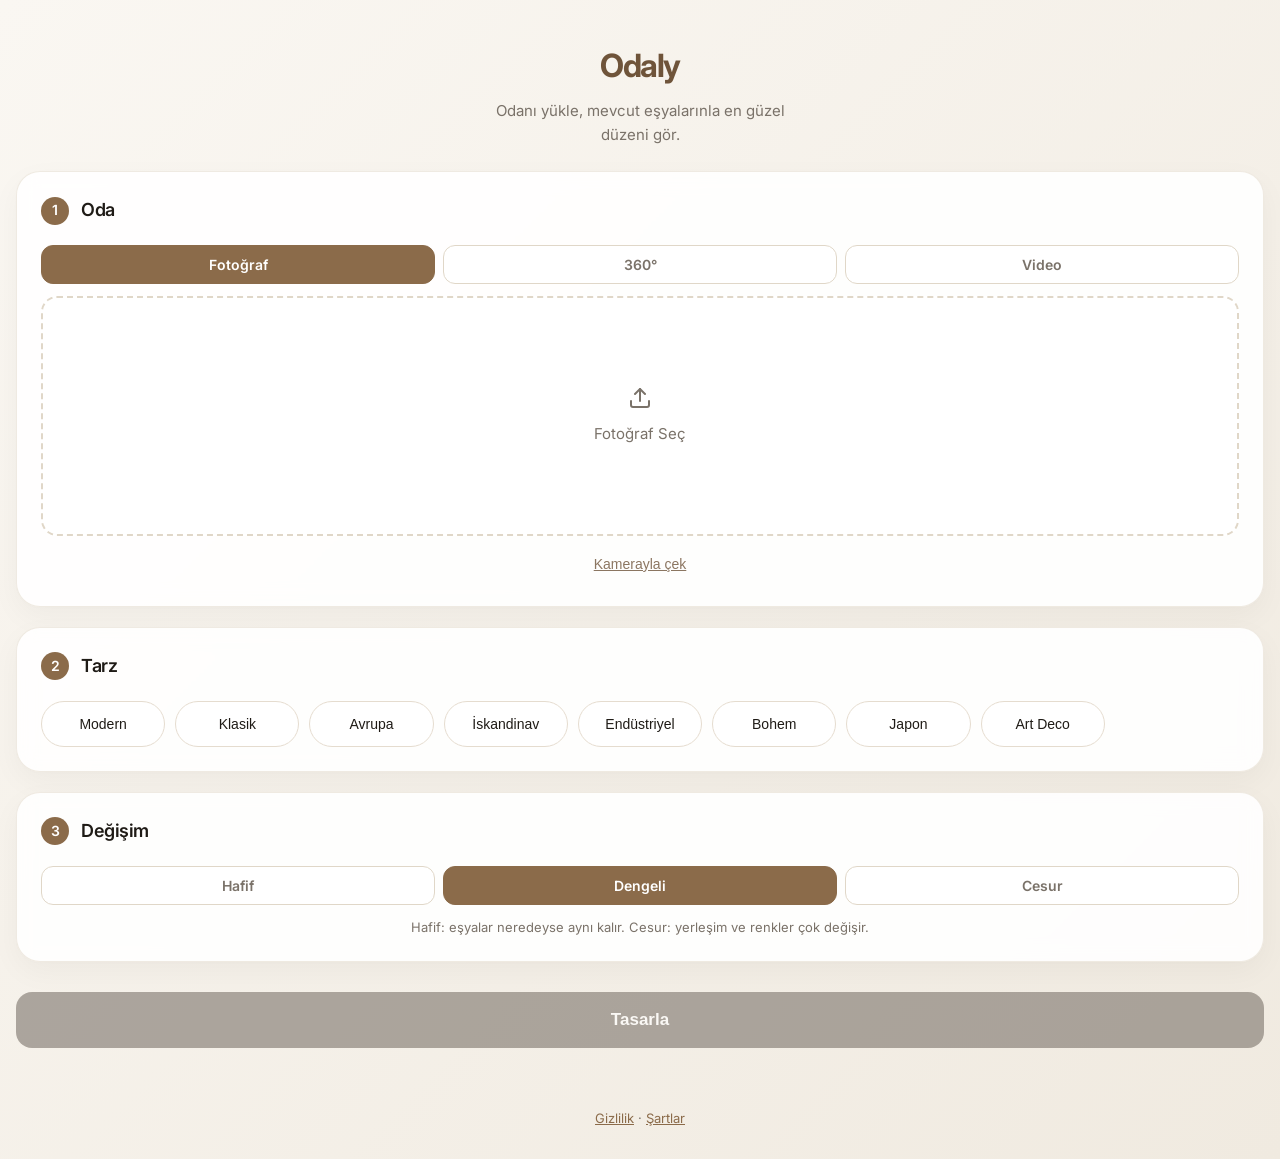
==== commit 2b26d958: "Add files via upload" ====
--- a/index.html
+++ b/index.html
@@ -33,6 +33,8 @@
         <canvas id="previewCanvas" hidden></canvas>
       </label>
       <input id="fileInput" type="file" accept="image/*" hidden />
+      <input id="cameraInput" type="file" accept="image/*" capture="environment" hidden />
+      <button id="cameraBtn" type="button" class="ghost">Kamerayla çek</button>
       <div id="sliderBox" class="slider-box" hidden>
         <label id="sliderLabel" for="viewSlider">Görünüm</label>
         <input id="viewSlider" type="range" min="0" max="100" value="0" />
--- a/style.css
+++ b/style.css
@@ -345,3 +345,4 @@
 .foot { text-align: center; padding: 0 0 30px; font-size: 13px; color: var(--text-muted); }
 .foot a { color: var(--accent); }
 .action-section .hint { margin-top: 10px; }
+#cameraBtn { width: 100%; margin-top: 10px; }
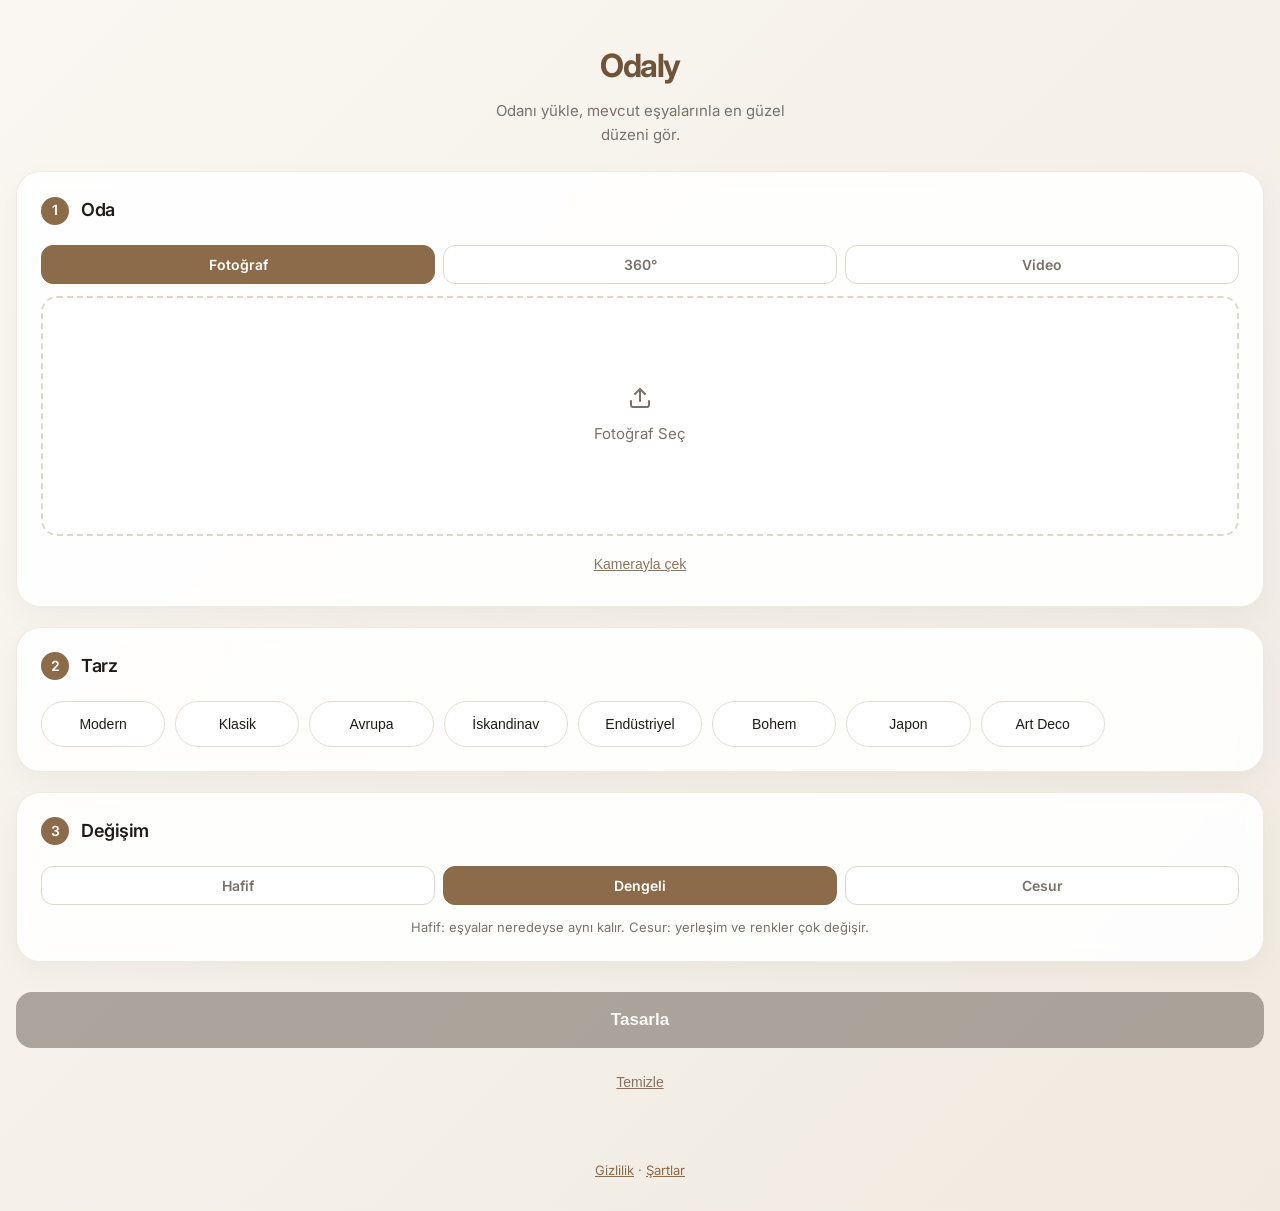
==== commit bdaf3beb: "Add files via upload" ====
--- a/index.html
+++ b/index.html
@@ -60,6 +60,7 @@
       <button id="generateBtn" class="primary btn-glow" disabled>
         <span>Tasarla</span>
       </button>
+      <button id="clearBtn" type="button" class="ghost">Temizle</button>
       <p id="quotaText" class="hint" hidden></p>
       <button id="installBtn" class="ghost" hidden>Uygulamayı Yükle</button>
     </section>
